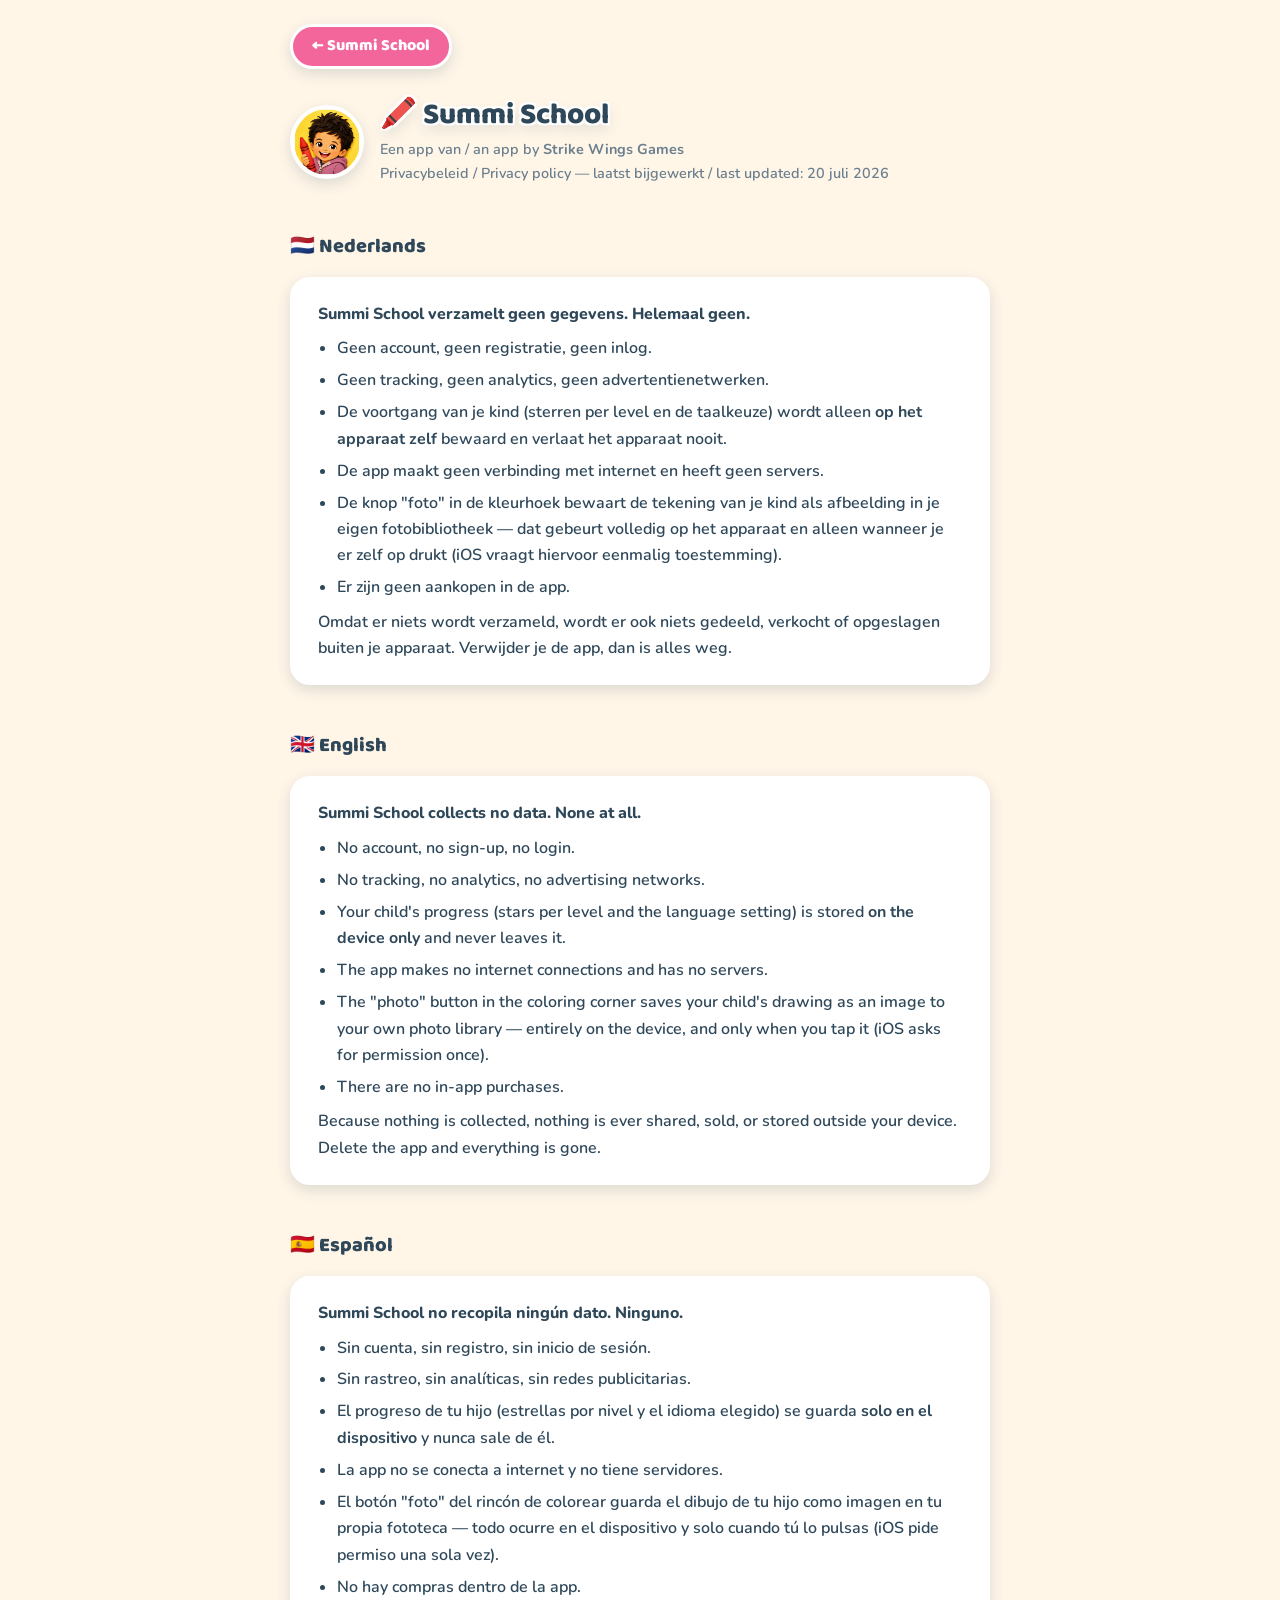
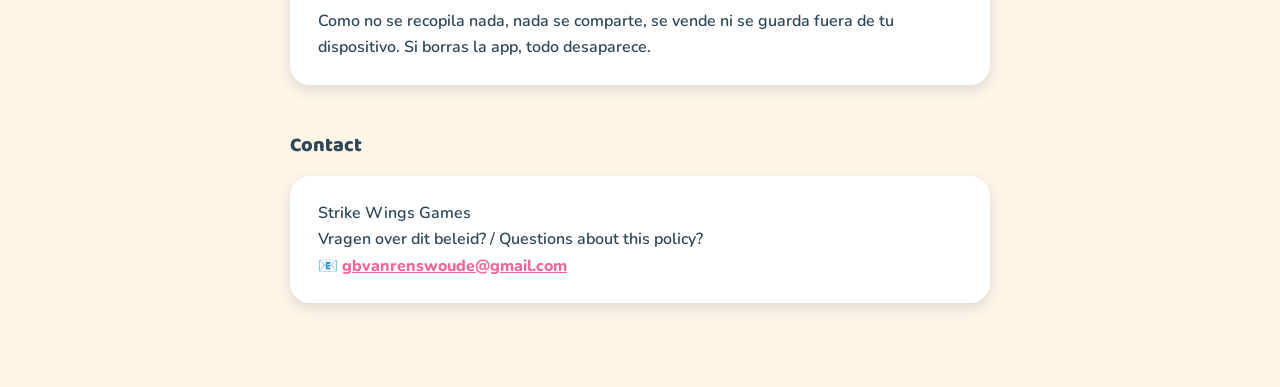
==== privacy.html @ 5ae760bf "site: full Summi School landing page — hero, courses, gallery, video, ocean privacy, space footer (N" ====
<!DOCTYPE html>
<html lang="nl">
<head>
<meta charset="utf-8">
<meta name="viewport" content="width=device-width, initial-scale=1">
<title>Summi School — Privacybeleid / Privacy Policy / Política de privacidad</title>
<meta name="description" content="Summi School verzamelt geen gegevens. Helemaal geen. / Summi School collects no data. None at all.">
<link rel="icon" type="image/png" href="assets/favicon.png">
<link rel="apple-touch-icon" href="assets/apple-touch-icon.png">
<link rel="preconnect" href="https://fonts.googleapis.com">
<link rel="preconnect" href="https://fonts.gstatic.com" crossorigin>
<link href="https://fonts.googleapis.com/css2?family=Baloo+2:wght@700;800&family=Nunito:wght@600;700;800&display=swap" rel="stylesheet">
<style>
  :root {
    --paper-cream: #FFF6E8;
    --ink: #2E4759;
    --bubblegum: #F2669C;
    --paper-2: 0 5px 14px rgba(46, 71, 89, 0.16);
  }
  * { margin: 0; padding: 0; box-sizing: border-box; }
  body {
    font-family: "Nunito", ui-rounded, "SF Pro Rounded", sans-serif;
    background: var(--paper-cream);
    color: var(--ink);
    line-height: 1.65;
    padding: 24px 20px 70px;
  }
  .wrap { max-width: 700px; margin: 0 auto; }
  .back {
    display: inline-flex;
    align-items: center;
    gap: 0.5rem;
    font-family: "Baloo 2", ui-rounded, sans-serif;
    font-weight: 800;
    color: #fff;
    background: var(--bubblegum);
    text-decoration: none;
    border: 3px solid #fff;
    border-radius: 999px;
    padding: 0.4rem 1.2rem;
    box-shadow: var(--paper-2);
    transition: transform 0.25s cubic-bezier(0.34, 1.56, 0.64, 1);
  }
  .back:hover { transform: scale(1.06); }
  header.head {
    display: flex;
    align-items: center;
    gap: 1rem;
    margin: 1.8rem 0 0.4rem;
  }
  header.head img {
    width: 74px; height: 74px;
    border-radius: 50%;
    border: 4px solid #fff;
    box-shadow: var(--paper-2);
    background: #fff;
  }
  h1 {
    font-family: "Baloo 2", ui-rounded, sans-serif;
    font-weight: 800;
    font-size: 1.85rem;
    line-height: 1.2;
    text-shadow:
      -2px -2px 0 #fff, 2px -2px 0 #fff,
      -2px 2px 0 #fff, 2px 2px 0 #fff,
      0 6px 14px rgba(46, 71, 89, 0.18);
  }
  .muted { color: #6b7f8e; font-size: 0.9em; font-weight: 600; margin-top: 0.3rem; }
  h2 {
    font-family: "Baloo 2", ui-rounded, sans-serif;
    font-weight: 800;
    font-size: 1.25rem;
    margin-top: 2.2em;
  }
  .card {
    background: #fff;
    border: 4px solid #fff;
    border-radius: 20px;
    padding: 20px 24px;
    box-shadow: var(--paper-2);
    margin: 14px 0;
  }
  .card ul { padding-left: 1.2rem; margin: 0.5rem 0; }
  .card li { margin: 0.35rem 0; font-weight: 600; }
  .card p { font-weight: 600; }
  .card p strong { font-weight: 800; }
  a { color: var(--bubblegum); font-weight: 800; }
  .back, .back:hover { color: #fff; }
</style>
</head>
<body>
<div class="wrap">

<a class="back" href="index.html">← Summi School</a>

<header class="head">
  <img src="assets/logo.png" alt="Summi School logo">
  <div>
    <h1>🖍️ Summi School</h1>
    <p class="muted">Een app van / an app by <strong>Strike Wings Games</strong><br>
    Privacybeleid / Privacy policy — laatst bijgewerkt / last updated: 20&nbsp;juli&nbsp;2026</p>
  </div>
</header>

<h2>🇳🇱 Nederlands</h2>
<div class="card">
  <p><strong>Summi School verzamelt geen gegevens. Helemaal geen.</strong></p>
  <ul>
    <li>Geen account, geen registratie, geen inlog.</li>
    <li>Geen tracking, geen analytics, geen advertentienetwerken.</li>
    <li>De voortgang van je kind (sterren per level en de taalkeuze) wordt
        alleen <strong>op het apparaat zelf</strong> bewaard en verlaat het
        apparaat nooit.</li>
    <li>De app maakt geen verbinding met internet en heeft geen servers.</li>
    <li>De knop "foto" in de kleurhoek bewaart de tekening van je kind als
        afbeelding in je eigen fotobibliotheek — dat gebeurt volledig op het
        apparaat en alleen wanneer je er zelf op drukt (iOS vraagt hiervoor
        eenmalig toestemming).</li>
    <li>Er zijn geen aankopen in de app.</li>
  </ul>
  <p>Omdat er niets wordt verzameld, wordt er ook niets gedeeld, verkocht of
     opgeslagen buiten je apparaat. Verwijder je de app, dan is alles weg.</p>
</div>

<h2>🇬🇧 English</h2>
<div class="card">
  <p><strong>Summi School collects no data. None at all.</strong></p>
  <ul>
    <li>No account, no sign-up, no login.</li>
    <li>No tracking, no analytics, no advertising networks.</li>
    <li>Your child's progress (stars per level and the language setting) is
        stored <strong>on the device only</strong> and never leaves it.</li>
    <li>The app makes no internet connections and has no servers.</li>
    <li>The "photo" button in the coloring corner saves your child's drawing
        as an image to your own photo library — entirely on the device, and
        only when you tap it (iOS asks for permission once).</li>
    <li>There are no in-app purchases.</li>
  </ul>
  <p>Because nothing is collected, nothing is ever shared, sold, or stored
     outside your device. Delete the app and everything is gone.</p>
</div>

<h2>🇪🇸 Español</h2>
<div class="card">
  <p><strong>Summi School no recopila ningún dato. Ninguno.</strong></p>
  <ul>
    <li>Sin cuenta, sin registro, sin inicio de sesión.</li>
    <li>Sin rastreo, sin analíticas, sin redes publicitarias.</li>
    <li>El progreso de tu hijo (estrellas por nivel y el idioma elegido) se
        guarda <strong>solo en el dispositivo</strong> y nunca sale de él.</li>
    <li>La app no se conecta a internet y no tiene servidores.</li>
    <li>El botón "foto" del rincón de colorear guarda el dibujo de tu hijo
        como imagen en tu propia fototeca — todo ocurre en el dispositivo y
        solo cuando tú lo pulsas (iOS pide permiso una sola vez).</li>
    <li>No hay compras dentro de la app.</li>
  </ul>
  <p>Como no se recopila nada, nada se comparte, se vende ni se guarda fuera
     de tu dispositivo. Si borras la app, todo desaparece.</p>
</div>

<h2>Contact</h2>
<div class="card">
  <p>Strike Wings Games<br>
  Vragen over dit beleid? / Questions about this policy?<br>
  📧 <a href="mailto:gbvanrenswoude@gmail.com">gbvanrenswoude@gmail.com</a></p>
</div>

</div>
</body>
</html>
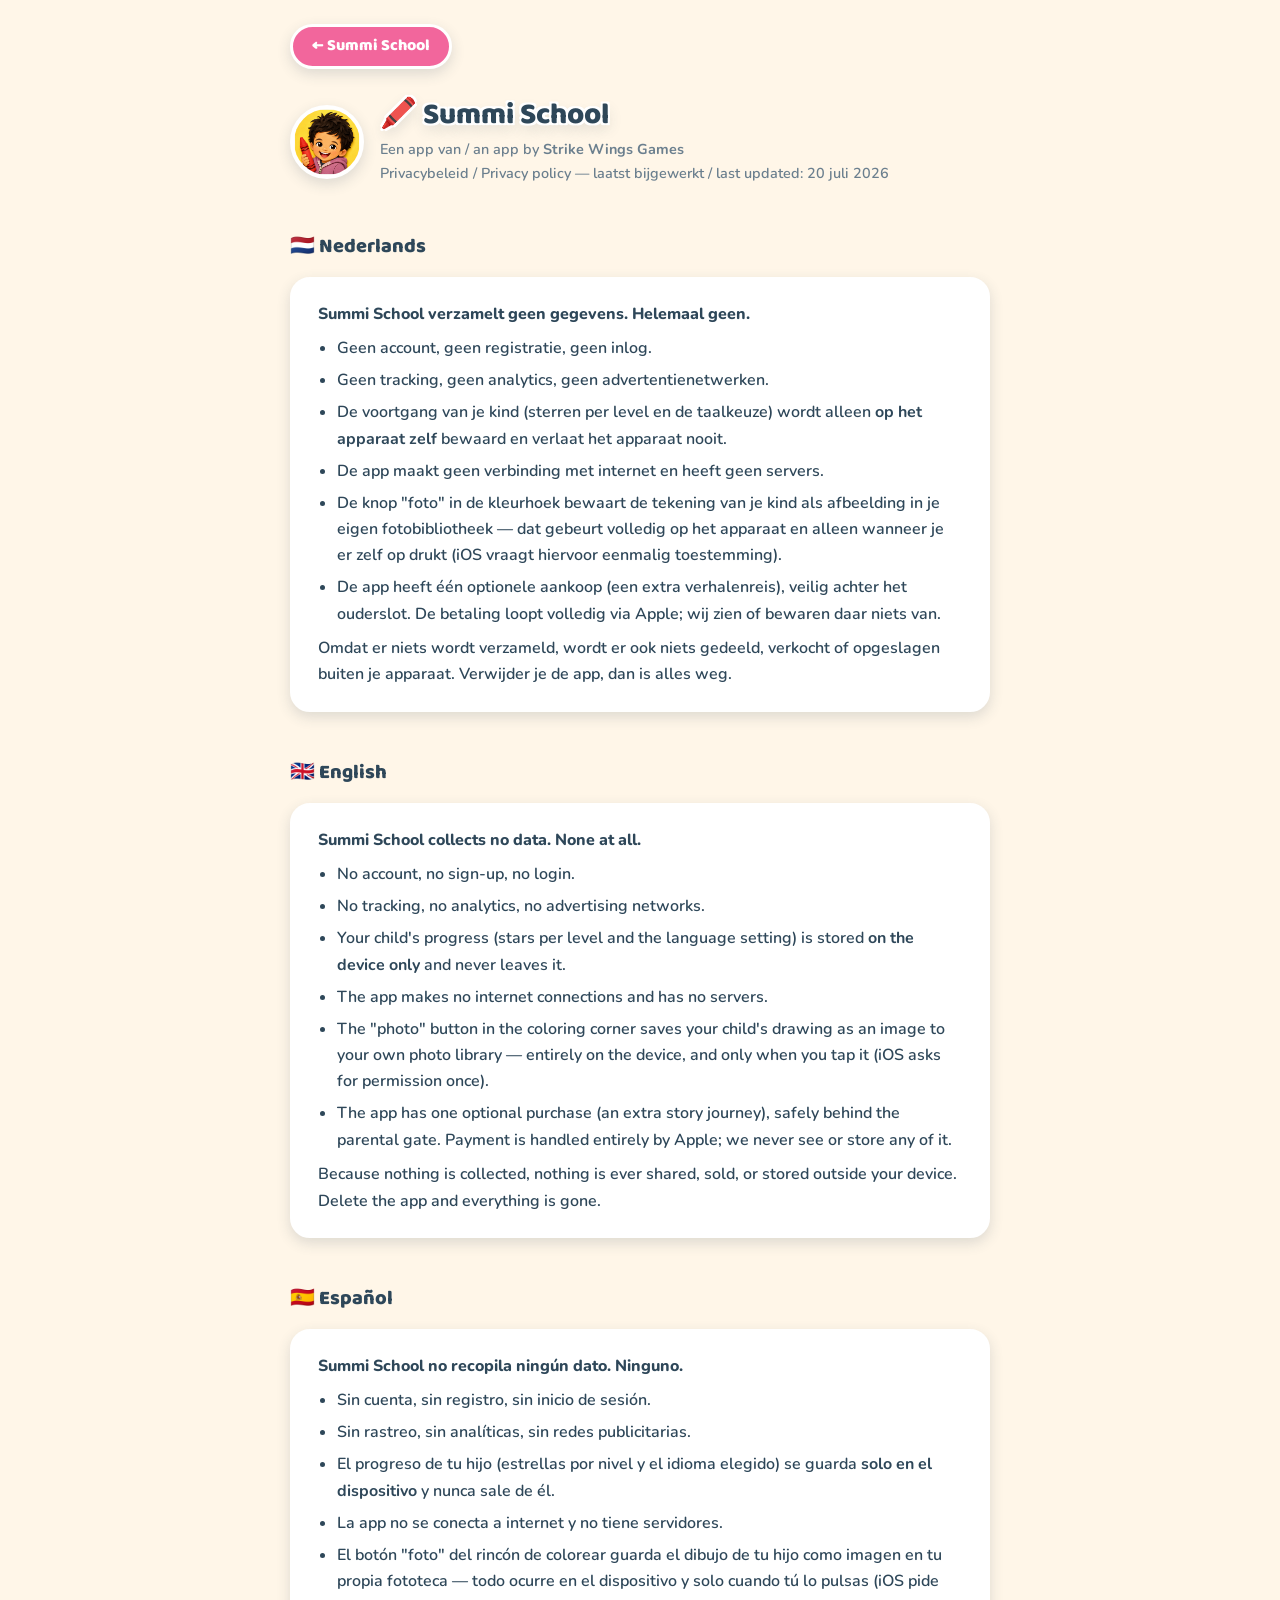
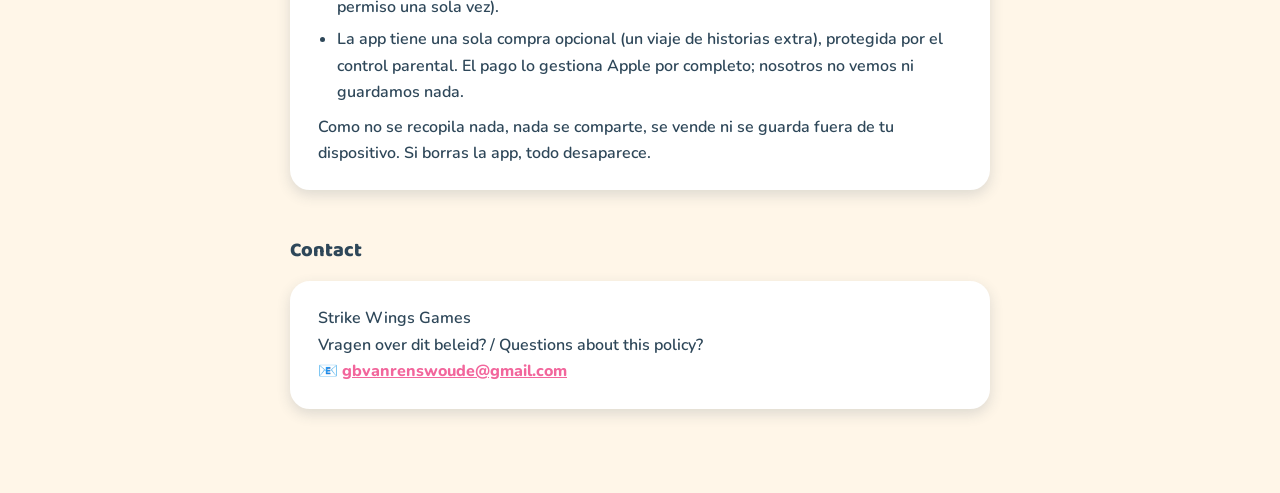
==== commit 43595a64: "privacy: drop the stale 'geen aankopen' claim, real stickers on the promise cards The Bijbelverhalen" ====
--- a/privacy.html
+++ b/privacy.html
@@ -116,7 +116,9 @@
         afbeelding in je eigen fotobibliotheek — dat gebeurt volledig op het
         apparaat en alleen wanneer je er zelf op drukt (iOS vraagt hiervoor
         eenmalig toestemming).</li>
-    <li>Er zijn geen aankopen in de app.</li>
+    <li>De app heeft één optionele aankoop (een extra verhalenreis), veilig
+        achter het ouderslot. De betaling loopt volledig via Apple; wij zien
+        of bewaren daar niets van.</li>
   </ul>
   <p>Omdat er niets wordt verzameld, wordt er ook niets gedeeld, verkocht of
      opgeslagen buiten je apparaat. Verwijder je de app, dan is alles weg.</p>
@@ -134,7 +136,9 @@
     <li>The "photo" button in the coloring corner saves your child's drawing
         as an image to your own photo library — entirely on the device, and
         only when you tap it (iOS asks for permission once).</li>
-    <li>There are no in-app purchases.</li>
+    <li>The app has one optional purchase (an extra story journey), safely
+        behind the parental gate. Payment is handled entirely by Apple; we
+        never see or store any of it.</li>
   </ul>
   <p>Because nothing is collected, nothing is ever shared, sold, or stored
      outside your device. Delete the app and everything is gone.</p>
@@ -152,7 +156,9 @@
     <li>El botón "foto" del rincón de colorear guarda el dibujo de tu hijo
         como imagen en tu propia fototeca — todo ocurre en el dispositivo y
         solo cuando tú lo pulsas (iOS pide permiso una sola vez).</li>
-    <li>No hay compras dentro de la app.</li>
+    <li>La app tiene una sola compra opcional (un viaje de historias extra),
+        protegida por el control parental. El pago lo gestiona Apple por
+        completo; nosotros no vemos ni guardamos nada.</li>
   </ul>
   <p>Como no se recopila nada, nada se comparte, se vende ni se guarda fuera
      de tu dispositivo. Si borras la app, todo desaparece.</p>
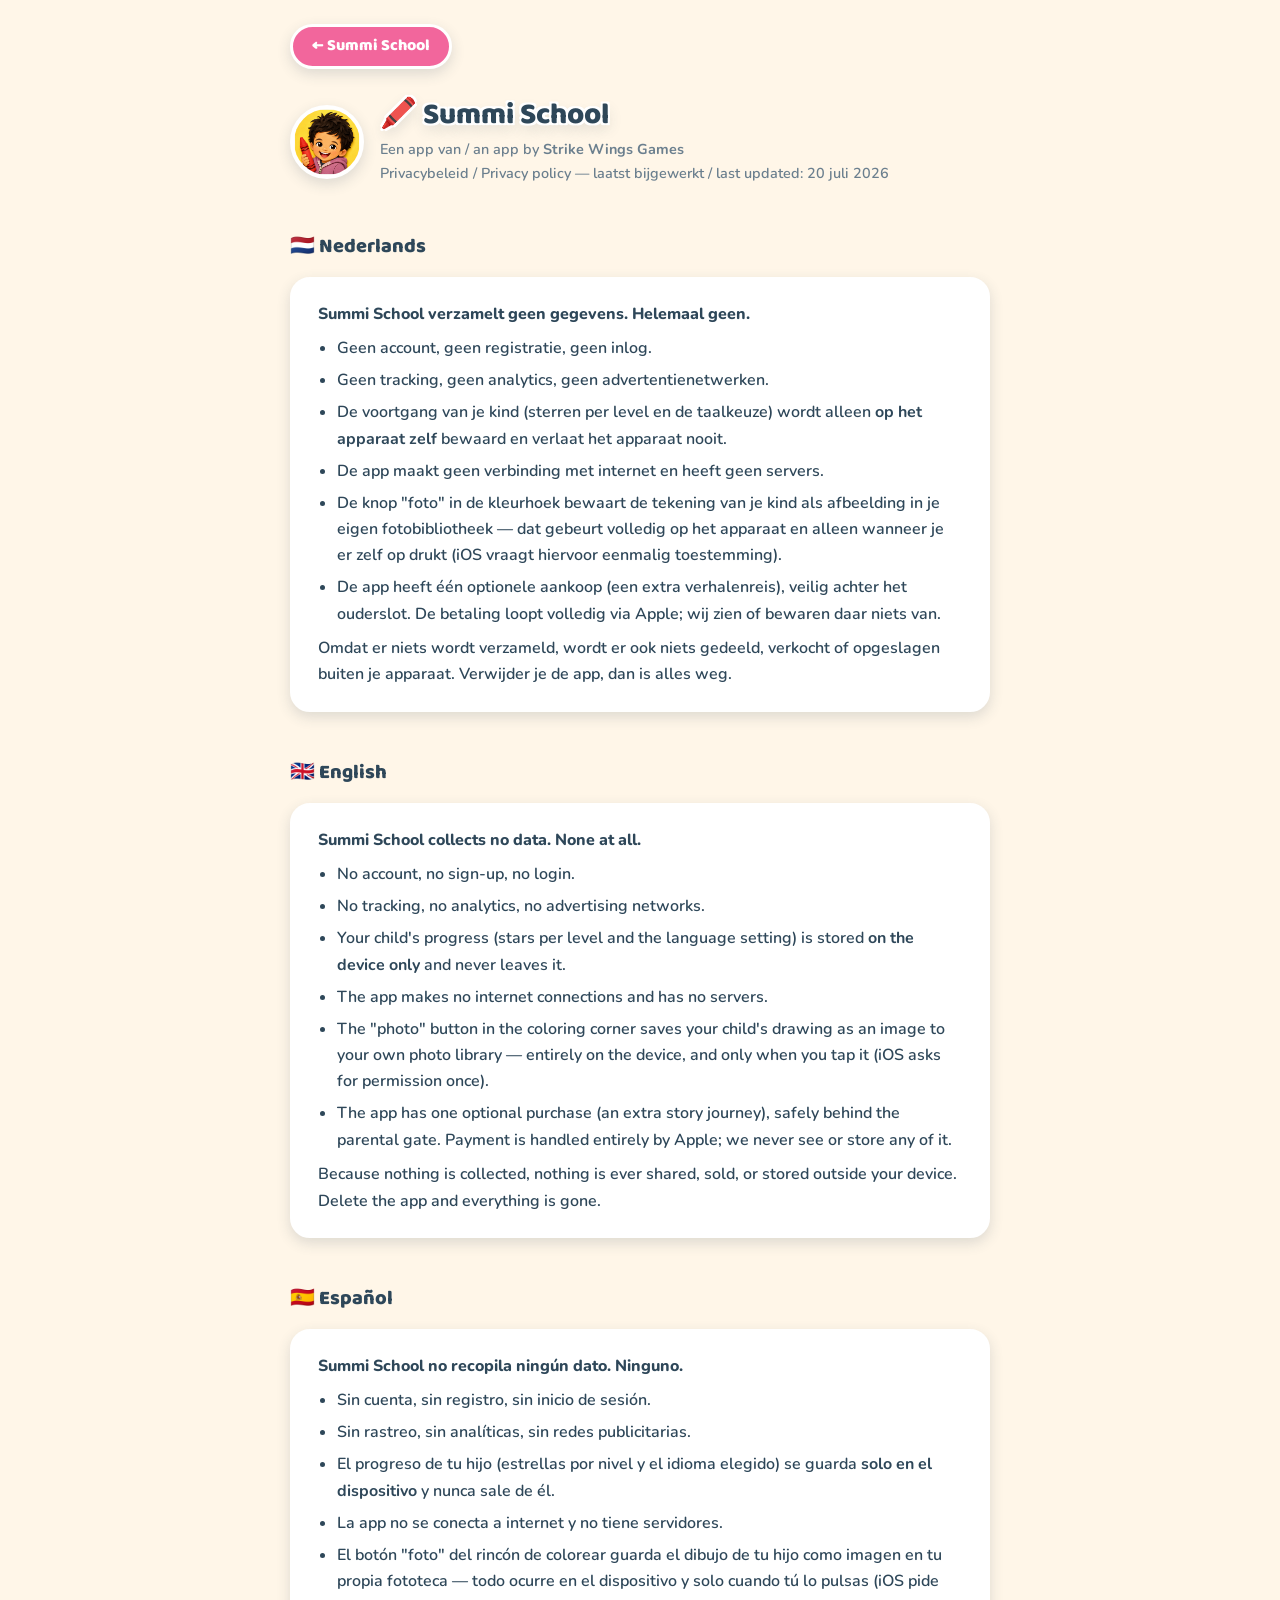
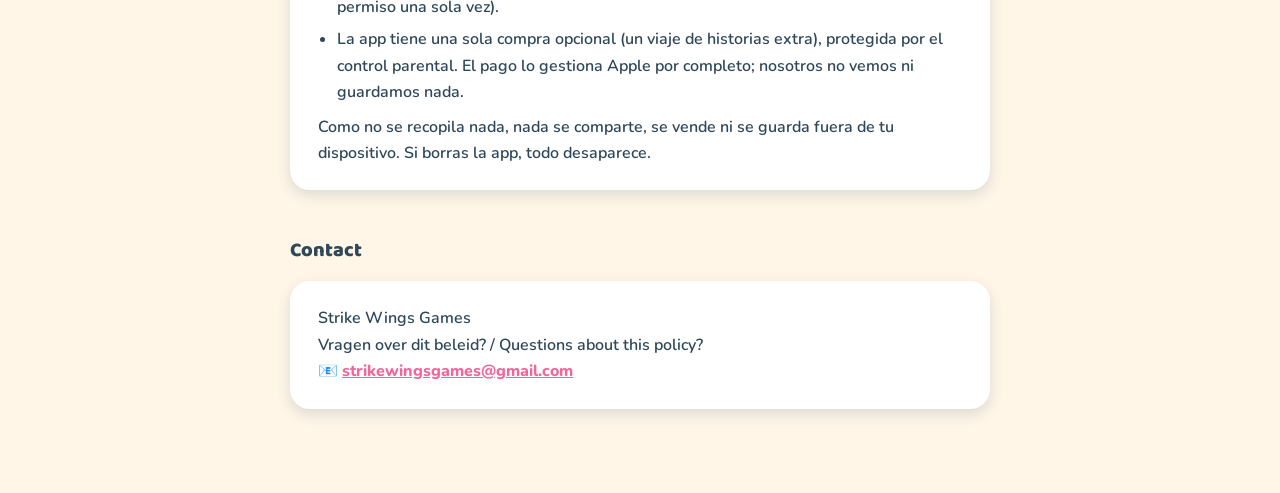
==== commit 72120e64: "contact: mail goes to strikewingsgames@gmail.com Co-Authored-By: Claude Fable 5 <noreply@anthropic.c" ====
--- a/privacy.html
+++ b/privacy.html
@@ -168,7 +168,7 @@
 <div class="card">
   <p>Strike Wings Games<br>
   Vragen over dit beleid? / Questions about this policy?<br>
-  📧 <a href="mailto:gbvanrenswoude@gmail.com">gbvanrenswoude@gmail.com</a></p>
+  📧 <a href="mailto:strikewingsgames@gmail.com">strikewingsgames@gmail.com</a></p>
 </div>
 
 </div>
